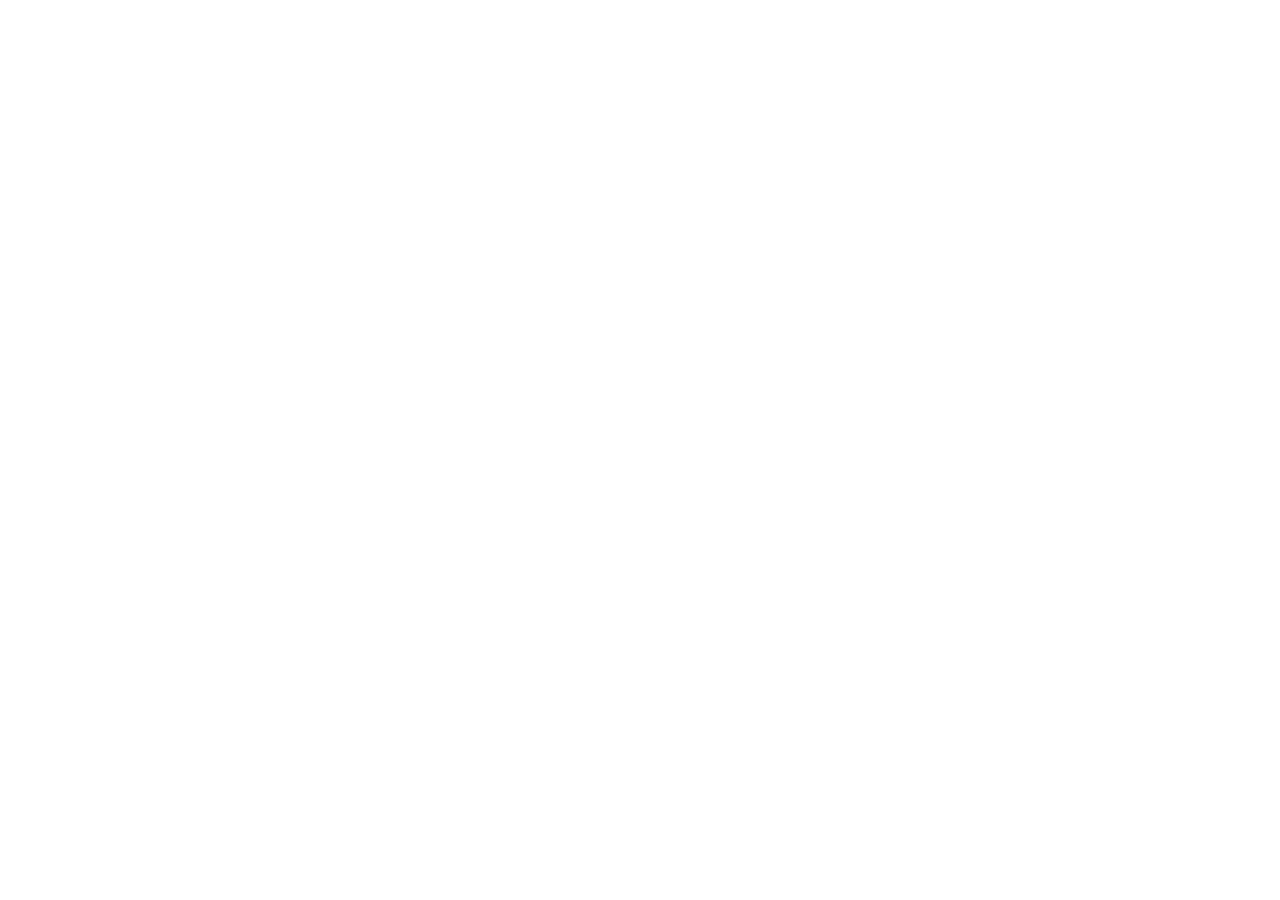
==== sites/homepage.html @ 4bb175b7 "W10: 新增登入功能，登入成功後導向 homepage.html - schemas.py：新增 UserLogin（username/password） - server.py：新增 /api/l" ====
<!DOCTYPE html>
<html lang="en">
<head>
    <meta charset="UTF-8">
    <meta name="viewport" content="width=device-width, initial-scale=1.0">
    <title>網站首頁</title>
</head>
<body>
    
</body>
</html>
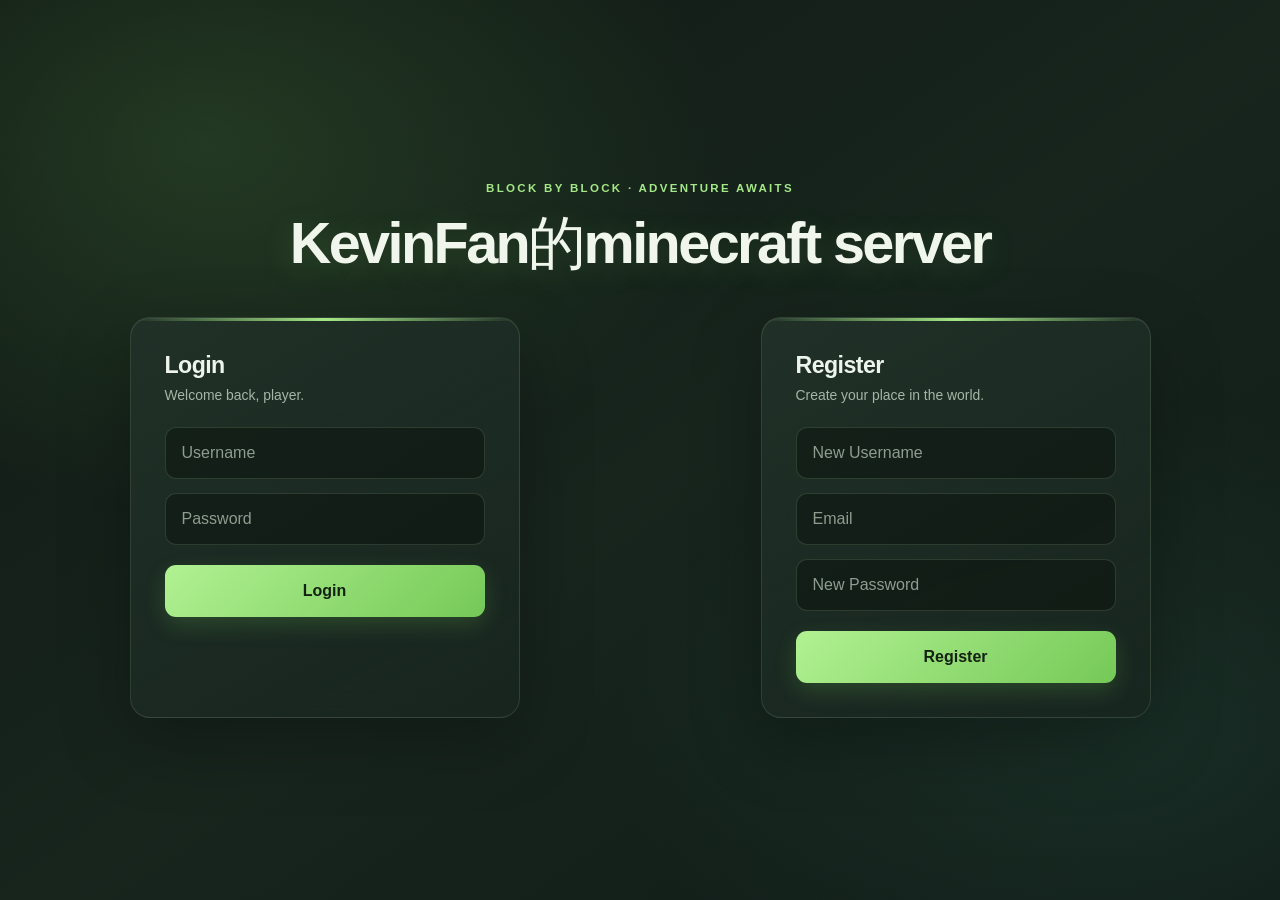
==== commit bfd0f991: "W10: 新增登入保護機制與登出功能（sessionStorage，前端暫用） - sites/js/auth-guard.js：頁面載入時立即檢查 sessionStorage.isLoggedIn" ====
--- a/sites/homepage.html
+++ b/sites/homepage.html
@@ -1,11 +1,13 @@
 <!DOCTYPE html>
 <html lang="en">
 <head>
+    <script src="js/auth-guard.js"></script>
     <meta charset="UTF-8">
     <meta name="viewport" content="width=device-width, initial-scale=1.0">
     <title>網站首頁</title>
 </head>
 <body>
-    
+    <button id="logout-btn">登出</button>
+    <script src="js/homepage.js"></script>
 </body>
 </html>
